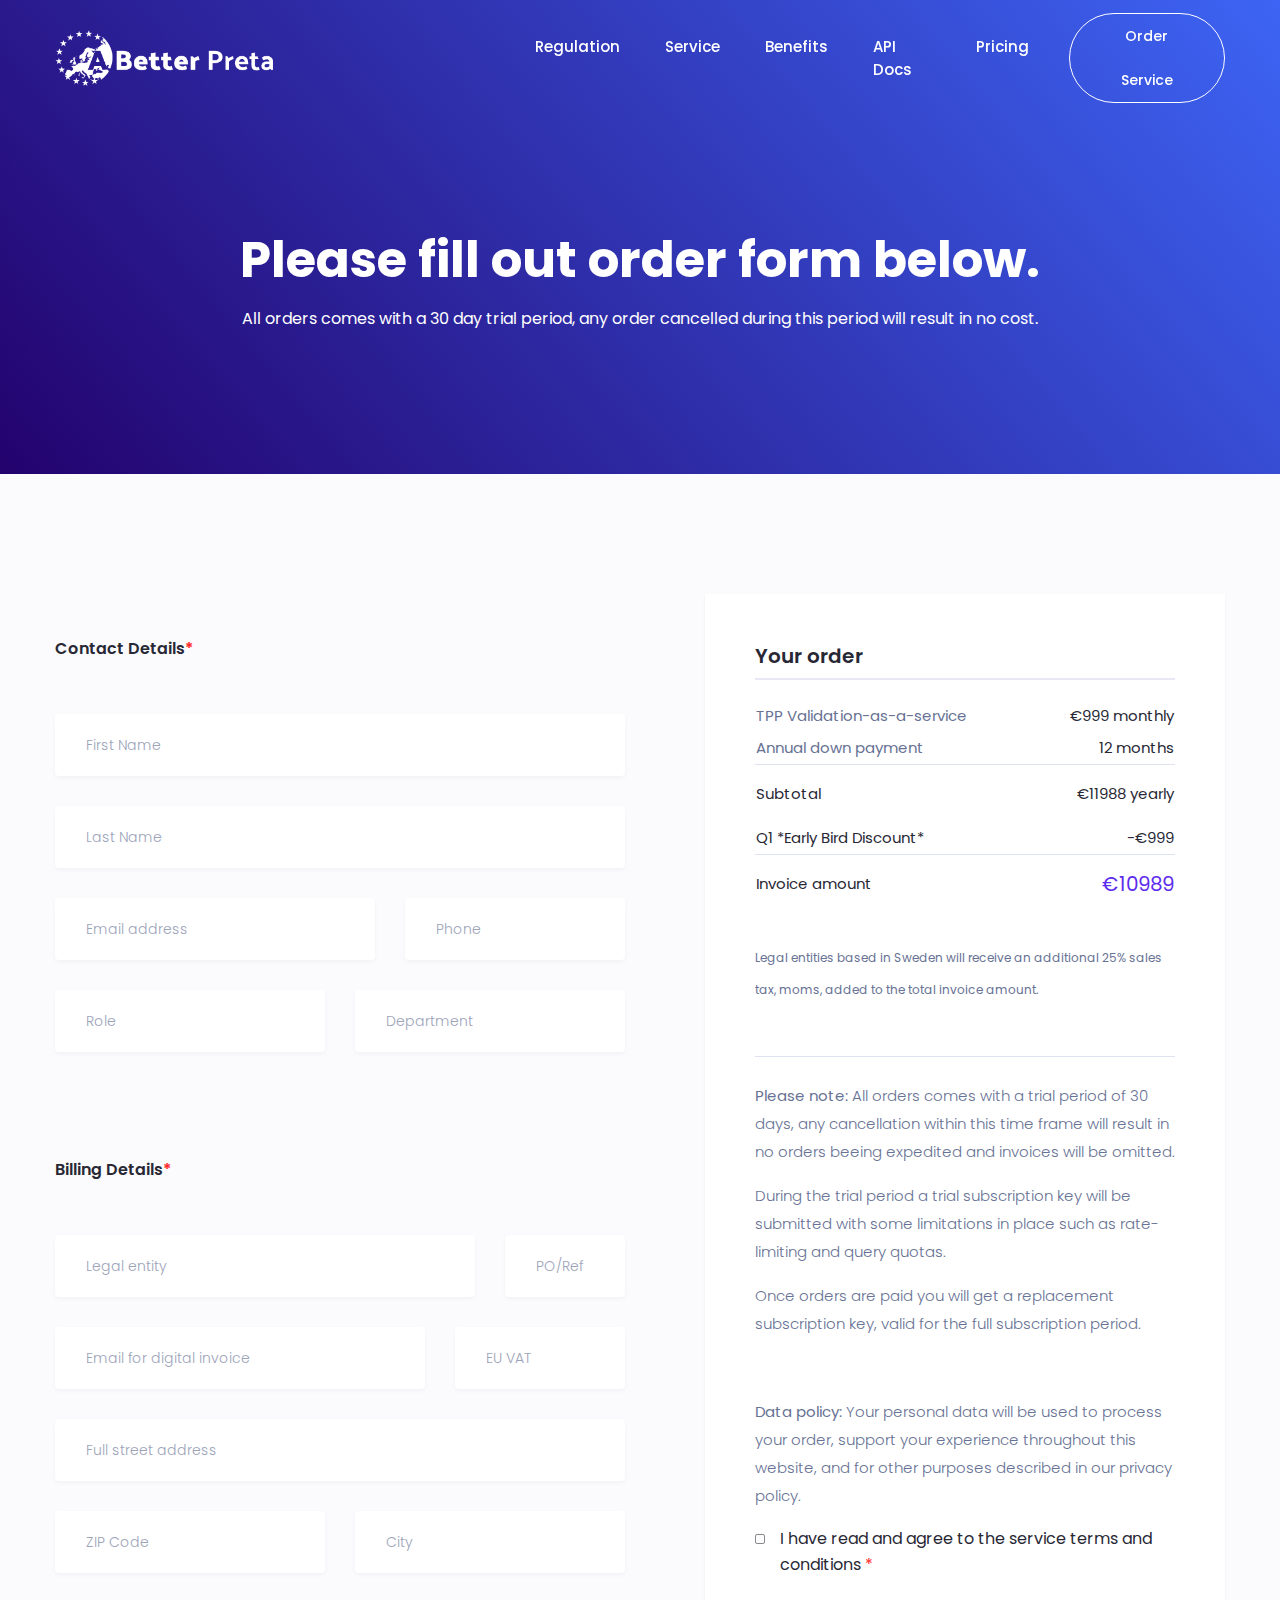
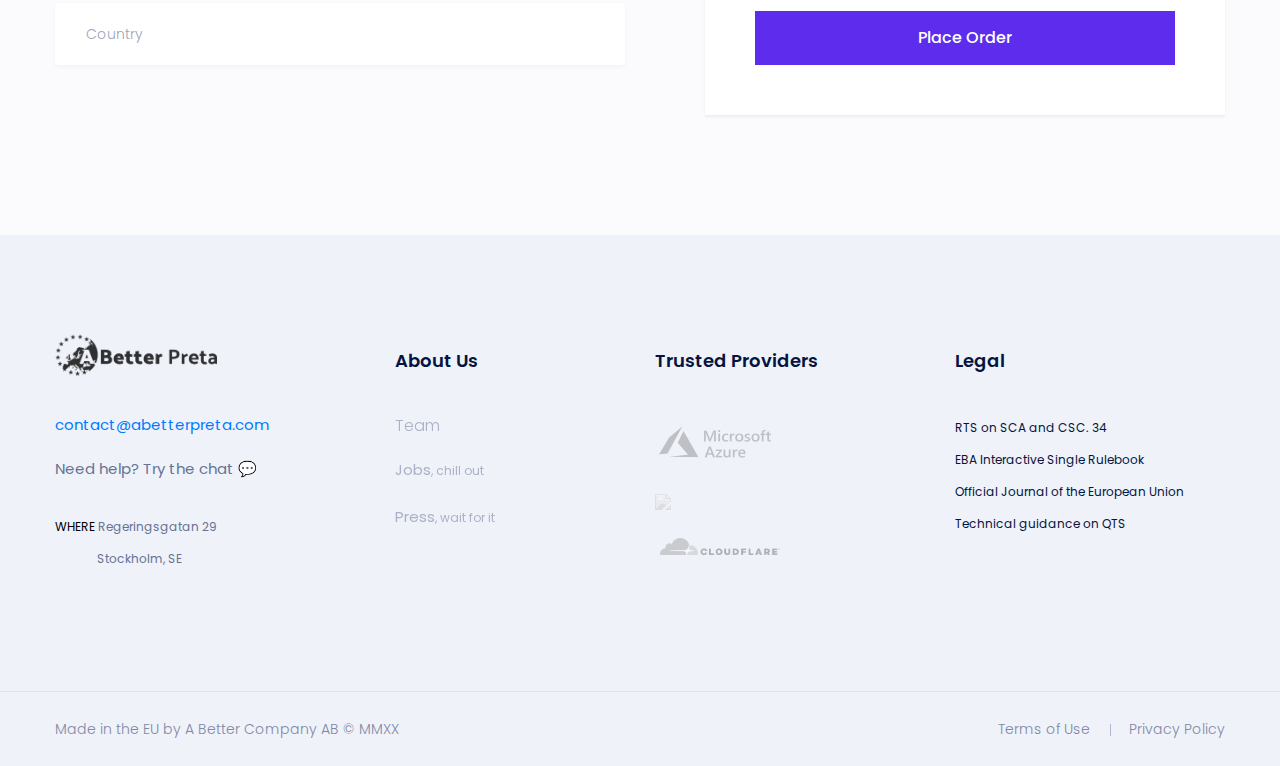
==== checkout/index.html @ a5df7f08 "forms" ====
<!doctype html>
<html lang="en">

<head>
    <!-- Required meta tags -->
    <meta charset="utf-8">
    <meta name="viewport" content="width=device-width, initial-scale=1, shrink-to-fit=no">
    <link rel="shortcut icon" href="../img/icons/favicon2.png" type="image/x-icon">
    <meta property="og:title" content="A Better Preta | TPP Validation as it should be | Compliance-as-a-Service" />
    <meta property="og:image" content="https://abetterpreta.com/img/shared.jpg" />
    <meta property="og:description" content="TPP Validation as it should be." />
    <meta property="og:url" content="https://abetterpreta.com" />
    <title>A Better Preta | TPP Validation as it should be | Compliance-as-a-Service
    </title>
    <!-- Bootstrap CSS -->
    <link rel="stylesheet" href="../css/bootstrap.min.css">
    <link rel="stylesheet" href="../vendors/bootstrap-selector/css/bootstrap-select.min.css">
    <!--icon font css-->
    <link rel="stylesheet" href="../vendors/themify-icon/themify-icons.css">
    <link rel="stylesheet" href="../vendors/elagent/style.css">
    <link rel="stylesheet" href="../vendors/flaticon/flaticon.css">
    <link rel="stylesheet" href="../vendors/animation/animate.css">
    <link rel="stylesheet" href="../vendors/owl-carousel/assets/owl.carousel.min.css">
    <link rel="stylesheet" href="../vendors/magnify-pop/magnific-popup.css">
    <link rel="stylesheet" href="../vendors/nice-select/nice-select.css">
    <link rel="stylesheet" href="../vendors/scroll/jquery.mCustomScrollbar.min.css">
    <link rel="stylesheet" href="../css/style.css">
    <link rel="stylesheet" href="../css/responsive.css">
    <link rel="stylesheet" href="../css/termynal.css">
    <!-- Favicons -->
    <link rel="apple-touch-icon" sizes="180x180" href="../img/icons/apple-touch-icon.png">
    <link rel="icon" type="image/png" sizes="32x32" href="../img/icons/favicon2.png">
    <link rel="icon" type="image/png" sizes="16x16" href="../img/icons/favicon2.png">
    <link rel="manifest" href="..//site.webmanifest">
    <!-- Start of Async Drift Code -->
    <script>
        "use strict";

        !function () {
            var t = window.driftt = window.drift = window.driftt || [];
            if (!t.init) {
                if (t.invoked) return void (window.console && console.error && console.error("Drift snippet included twice."));
                t.invoked = !0, t.methods = ["identify", "config", "track", "reset", "debug", "show", "ping", "page", "hide", "off", "on"],
                    t.factory = function (e) {
                        return function () {
                            var n = Array.prototype.slice.call(arguments);
                            return n.unshift(e), t.push(n), t;
                        };
                    }, t.methods.forEach(function (e) {
                        t[e] = t.factory(e);
                    }), t.load = function (t) {
                        var e = 3e5, n = Math.ceil(new Date() / e) * e, o = document.createElement("script");
                        o.type = "text/javascript", o.async = !0, o.crossorigin = "anonymous", o.src = "https://js.driftt.com/include/" + n + "/" + t + ".js";
                        var i = document.getElementsByTagName("script")[0];
                        i.parentNode.insertBefore(o, i);
                    };
            }
        }();
        drift.SNIPPET_VERSION = '0.3.1';
        drift.load('sben4re9zv52');
    </script>
    <!-- End of Async Drift Code -->
    <!-- Global site tag (gtag.js) - Google Analytics -->
    <script async src="https://www.googletagmanager.com/gtag/js?id=UA-110940667-6"></script>
    <script>
        window.dataLayer = window.dataLayer || [];
        function gtag() { dataLayer.push(arguments); }
        gtag('js', new Date());

        gtag('config', 'UA-110940667-6');
    </script>

</head>

<body>
    <div class="body_wrapper">
        <header class="header_area">
            <nav class="navbar navbar-expand-lg menu_one menu_five">
                <div class="container">
                    <a class="navbar-brand sticky_logo" href="../">
                        <img src="../img/logo-4w.png" srcset="../img/logo-4w-2x.png 2x" alt="logo">
                        <img src="../img/logo-4b.png" srcset="../img/logo-4b-2x.png 2x" alt="">
                    </a>
                    <button class="navbar-toggler collapsed" type="button" data-toggle="collapse"
                        data-target="#navbarSupportedContent" aria-controls="navbarSupportedContent"
                        aria-expanded="false" aria-label="Toggle navigation">
                        <span class="menu_toggle">
                            <span class="hamburger">
                                <span></span>
                                <span></span>
                                <span></span>
                            </span>
                            <span class="hamburger-cross">
                                <span></span>
                                <span></span>
                            </span>
                        </span>
                    </button>

                    <div class="collapse navbar-collapse" id="navbarSupportedContent">
                        <ul class="navbar-nav menu w_menu pl_100 ml-auto mr-auto">
                            <li class="nav-item">
                                <a class="nav-link" href="../#regulation">
                                    Regulation
                                </a>
                            </li>
                            <li class="nav-item">
                                <a title="Pages" class="nav-link" role="button" href="../#service">Service</a>
                            </li>
                            <li class="nav-item">
                                <a class="nav-link" href="../#benefits" role="button">
                                    Benefits
                                </a>
                            </li>
                            <li class="nav-item">
                                <a class="nav-link" href="../#apidocs" role="button">
                                    API Docs
                                </a>

                            </li>
                            <li class="nav-item">
                                <a class="nav-link" href="../#pricing" role="button">
                                    Pricing
                                </a>

                            </li>
                        </ul>
                        <span class="btn_get btn_get_radious menu_cus menu_custfive">Order Service</span>
                    </div>
                </div>
            </nav>
        </header>

        <section class="breadcrumb_area software_featured_area_two sec_pad">
            <img class="breadcrumb_shap" src="../img/breadcrumb/banner_bg.png" alt="">
            <div class="container">
                <div class="breadcrumb_content text-center">
                    <h1 class="f_p f_700 f_size_50 w_color l_height50 mb_20">Please fill out order form below.</h1>
                    <p class="f_400 w_color f_size_16 l_height26">All orders comes with a 30 day trial period, any order
                        cancelled during this period will result in no cost.</p>
                </div>
            </div>
        </section>

        <!--============= Shopping Cart ===============-->
        <section class="checkout_area bg_color sec_pad">
            <div class="container">
                <form action="https://smartforms.dev/submit/5e392584b3e2b157de1594cd" method="POST">
                    <div class="row">
                        <div class="col-md-6">
                            <div class="checkout_content">

                                <h3 class="checkout_title f_p f_600 f_size_20 mb_40" style="margin-top: 30px">
                                    <label>Contact Details<abbr class="required" title="required">*</abbr></label>
                                </h3>
                                <div class="row">
                                    <div class="col-md-12">
                                        <input type="text" placeholder="First Name" name="firstName" required>
                                    </div>
                                    <div class="col-md-12">
                                        <input type="text" placeholder="Last Name" name="lastName" required>
                                    </div>

                                    <div class="col-lg-7">
                                        <input type="email" placeholder="Email address" name="_replyto" required>
                                    </div>
                                    <div class="col-lg-5">
                                        <input type="text" placeholder="Phone" name="phone" required>
                                    </div>
                                    <div class="col-md-6">
                                        <input type="text" placeholder="Role" name="role">
                                    </div>

                                    <div class="col-md-6">
                                        <input type="text" placeholder="Department" name="department">
                                    </div>

                                </div>

                                <h3 class="checkout_title f_p f_600 f_size_20 mb_40">
                                    <label>Billing Details<abbr class="required" title="required">*</abbr></label>
                                </h3>
                                <div class="row">

                                    <div class="col-md-9">
                                        <input type="text" title="required" placeholder="Legal entity" name="entity"
                                            required>
                                    </div>

                                    <div class="col-lg-3">
                                        <input type="text" placeholder="PO/Ref" name="po">
                                    </div>

                                    <div class="col-md-8">
                                        <input type="text" placeholder="Email for digital invoice" name="invoiceEmail">
                                    </div>
                                    <div class="col-lg-4">
                                        <input type="text" placeholder="EU VAT" name="euVat" required>
                                    </div>
                                    <div class="col-md-12">
                                        <input type="text" placeholder="Full street address" name="streetAddress"
                                            required>
                                    </div>
                                    <div class="col-lg-6">
                                        <input type="text" placeholder="ZIP Code" name="zipCode" required>
                                    </div>

                                    <div class="col-lg-6">
                                        <input type="text" placeholder="City" name="city" required>
                                    </div>

                                    <div class="col-md-12">
                                        <input type="text" placeholder="Country" name="country" required>
                                    </div>
                                </div>
                            </div>
                        </div>
                        <div class="col-md-6">
                            <div class="cart_total_box">
                                <h3 class="checkout_title f_p f_600 f_size_20 mb_20">
                                    Your order
                                </h3>
                                <div id="order_review" class="woocommerce-checkout-review-order">
                                    <table class="shop_table woocommerce-checkout-review-order-table">
                                        <tbody>
                                            <tr class="order_item">
                                                <td>TPP Validation-as-a-service</td>
                                                <td class="price">€999 monthly</td>
                                            </tr>
                                            <tr class="order_item">
                                                <td>Annual down payment</td>
                                                <td class="price">12 months</td>
                                            </tr>
                                            <tr class="subtotal">
                                                <td class="price">Subtotal</td>
                                                <td class="price">€11988 yearly</td>
                                            </tr>

                                            <tr class="order_item">
                                                <td class="price">Q1 *Early Bird Discount*</td>
                                                <td class="price">-€999</td>
                                            </tr>
                                            <tr class="subtotal order">
                                                <td class="price">Invoice amount</td>
                                                <td class="total">€10989</td>
                                            </tr>
                                        </tbody>
                                    </table>

                                    <p style="font-size: 0.8em; line-height: 2rem">Legal entities based in Sweden will
                                        receive an
                                        additional 25% sales tax, moms, added to the total invoice amount.
                                    </p>
                                    <div class="condition">
                                        <p>
                                            <b>Please note:</b> All orders comes with a trial period of 30 days, any
                                            cancellation within
                                            this time frame will result in no orders beeing expedited and invoices will
                                            be omitted.
                                        </p>
                                        <p>During the trial period a trial subscription key will be submitted with some
                                            limitations in place such as rate-limiting and query quotas.</p>
                                        <p>
                                            Once orders are paid you will get a replacement subscription key,
                                            valid for the full subscription period.
                                        </p>
                                        <p>&nbsp;</p>
                                        <p><b>Data policy: </b>Your personal data will be used to process your order,
                                            support your
                                            experience
                                            throughout this website, and for other purposes described in our privacy
                                            policy.
                                        </p>
                                        <input type="checkbox" value="None" id="squarednine" name="check" required>
                                        <label class="l_text" for="squarednine">I have read and agree to the service
                                            terms
                                            and conditions <span>*</span></label>
                                    </div>
                                    <button type="submit" class="button" value="Send">Place Order</button>
                                </div>
                            </div>
                        </div>
                    </div>
                </form>

            </div>
        </section>
        <!--============= Shopping Cart ===============-->

        <footer class="footer_area footer_area_five f_bg">
            <div class="footer_top">
                <div class="container">
                    <div class="row">
                        <div class="col-lg-3 col-md-6">
                            <div class="f_widget company_widget">
                                <a href="../" class="f-logo"><img src="../img/logo-4.png"
                                        srcset="../img/logo-4-2x.png 2x" alt="logo" style="margin-bottom: 35px"></a>
                                <ul class="list-unstyled f_list">
                                    <li><a href="#" class="f_400">contact@abetterpreta.com</a>
                                    </li>
                                    <p></p>
                                    <li>Need help? Try the chat
                                        💬
                                    </li>
                                    <li>&nbsp;</li>
                                    <li style="font-size: 0.8em; line-height: 2rem">
                                        <span style="color: black">
                                            WHERE</span>
                                        Regeringsgatan 29<br>
                                        <span>&nbsp;&nbsp;&nbsp;&nbsp;&nbsp;&nbsp;&nbsp;&nbsp;&nbsp;&nbsp;&nbsp;&nbsp;&nbsp;&nbsp;</span>Stockholm,
                                        SE
                                    </li>
                                </ul>
                            </div>
                        </div>
                        <div class="col-lg-3 col-md-6">
                            <div class="f_widget about-widget pl_40">
                                <h3 class="f-title f_600 t_color f_size_18 mb_40">About Us</h3>
                                <ul class="list-unstyled f_list">
                                    <li style="filter: opacity(0.5)"><a href="../team/">Team</a></li>
                                    <li style="filter: opacity(0.5)">Jobs<span
                                            style="font-size: 0.8em; line-height: 2rem">, chill out</span></li>
                                    <li style="filter: opacity(0.5)">Press<span
                                            style="font-size: 0.8em; line-height: 2rem">, wait for it</span></li>
                                </ul>
                            </div>
                        </div>
                        <div class="col-lg-3 col-md-6">
                            <div class="f_widget about-widget">
                                <h3 class="f-title f_600 t_color f_size_18 mb_40">Trusted Providers</h3>
                                <p>
                                    <img class="partners ms" src="../img/microsoft-azure.png" style="width: 120px; opacity:0.3;
                                    -webkit-filter: grayscale(100%);
                                    -moz-filter:    grayscale(100%);
                                    -ms-filter:     grayscale(100%);
                                    -o-filter:      grayscale(100%);">
                                </p>

                                <p>
                                    <img class="partners ms" src="../img/github_logo.png" style="width: 120px; opacity:0.2;
                                    -webkit-filter: grayscale(100%);
                                    -moz-filter:    grayscale(100%);
                                    -ms-filter:     grayscale(100%);
                                    -o-filter:      grayscale(100%);">
                                </p>

                                <p>
                                    <img class=" partners cf" src="../img/cf-logo-h-rgb.png" style="margin-left: 5px; width: 120px; opacity:0.4; 
                                        -webkit-filter: grayscale(100%);
                                        -moz-filter:    grayscale(100%);
                                        -ms-filter:     grayscale(100%);
                                        -o-filter:      grayscale(100%);">
                                </p>
                            </div>
                        </div>
                        <div class=" col-lg-3 col-md-6">
                            <div class="f_widget about-widget">
                                <h3 class="f-title f_600 t_color f_size_18 mb_40">Legal</h3>
                                <p style="font-size: 0.8em; line-height: 2rem">
                                    <a class="t_color"
                                        href="https://eba.europa.eu/regulation-and-policy/payment-services-and-electronic-money/regulatory-technical-standards-on-strong-customer-authentication-and-secure-communication-under-psd2">RTS
                                        on SCA and CSC.
                                        34</a><br>
                                    <a class="t_color"
                                        href="https://eba.europa.eu/regulation-and-policy/single-rulebook/interactive-single-rulebook/5402">
                                        EBA Interactive Single Rulebook
                                    </a><br>
                                    <a class="t_color"
                                        href="https://eur-lex.europa.eu/legal-content/EN/TXT/PDF/?uri=CELEX:32018R0389&from=EN">Official
                                        Journal of the European Union</a><br>
                                    <a class="t_color"
                                        href="https://www.enisa.europa.eu/topics/trust-services/technical-guidance-on-qualified-trust-services">
                                        Technical guidance on QTS
                                    </a>
                                </p>
                            </div>
                        </div>
                    </div>
                </div>
            </div>
            <div class="footer_bottom">
                <div class="container">
                    <div class="row">
                        <div class="col-lg-4 col-md-5 col-sm-6">
                            <ul class="list-unstyled f_menu text-left">
                                <li>Made in the EU by A Better Company AB © MMXX</li>
                            </ul>
                        </div>
                        <div class="col-lg-4 col-md-3 col-sm-6">
                            <div class="f_social_icon_two text-center" style="visibility: hidden">
                                <a href="#"><i class="ti-facebook"></i></a>
                                <a href="#"><i class="ti-twitter-alt"></i></a>
                                <a href="#"><i class="ti-vimeo-alt"></i></a>
                                <a href="#"><i class="ti-pinterest"></i></a>
                            </div>
                        </div>
                        <div class="col-lg-4 col-md-4 col-sm-12">
                            <ul class="list-unstyled f_menu text-right">
                                <li><a href="../terms/">Terms of Use</a></li>
                                <li><a href="../terms/">Privacy Policy</a></li>
                            </ul>
                        </div>
                    </div>
                </div>
            </div>
        </footer>
    </div>
    <!-- Optional JavaScript -->
    <!-- jQuery first, then Popper.js, then Bootstrap JS -->
    <script src="../js/jquery-3.2.1.min.js"></script>
    <script src="../js/propper.js"></script>
    <script src="../js/bootstrap.min.js"></script>
    <script src="../vendors/bootstrap-selector/js/bootstrap-select.min.js"></script>
    <script src="../vendors/wow/wow.min.js"></script>
    <script src="../vendors/sckroller/jquery.parallax-scroll.js"></script>
    <script src="../vendors/owl-carousel/owl.carousel.min.js"></script>
    <script src="../vendors/nice-select/jquery.nice-select.min.js"></script>
    <script src="../vendors/imagesloaded/imagesloaded.pkgd.min.js"></script>
    <script src="../vendors/isotope/isotope-min.js"></script>
    <script src="../vendors/magnify-pop/jquery.magnific-popup.min.js"></script>
    <script src="../vendors/scroll/jquery.mCustomScrollbar.concat.min.js"></script>
    <script src="../js/plugins.js"></script>
    <script src="../js/main.js"></script>
    <script src="../vendors/termynal.js" data-termynal="#termynal"></script>
    <script src="../vendors/counterup/jquery.counterup.min.js"></script>
    <script src="../vendors/counterup/jquery.waypoints.min.js"></script>
</body>

</html>
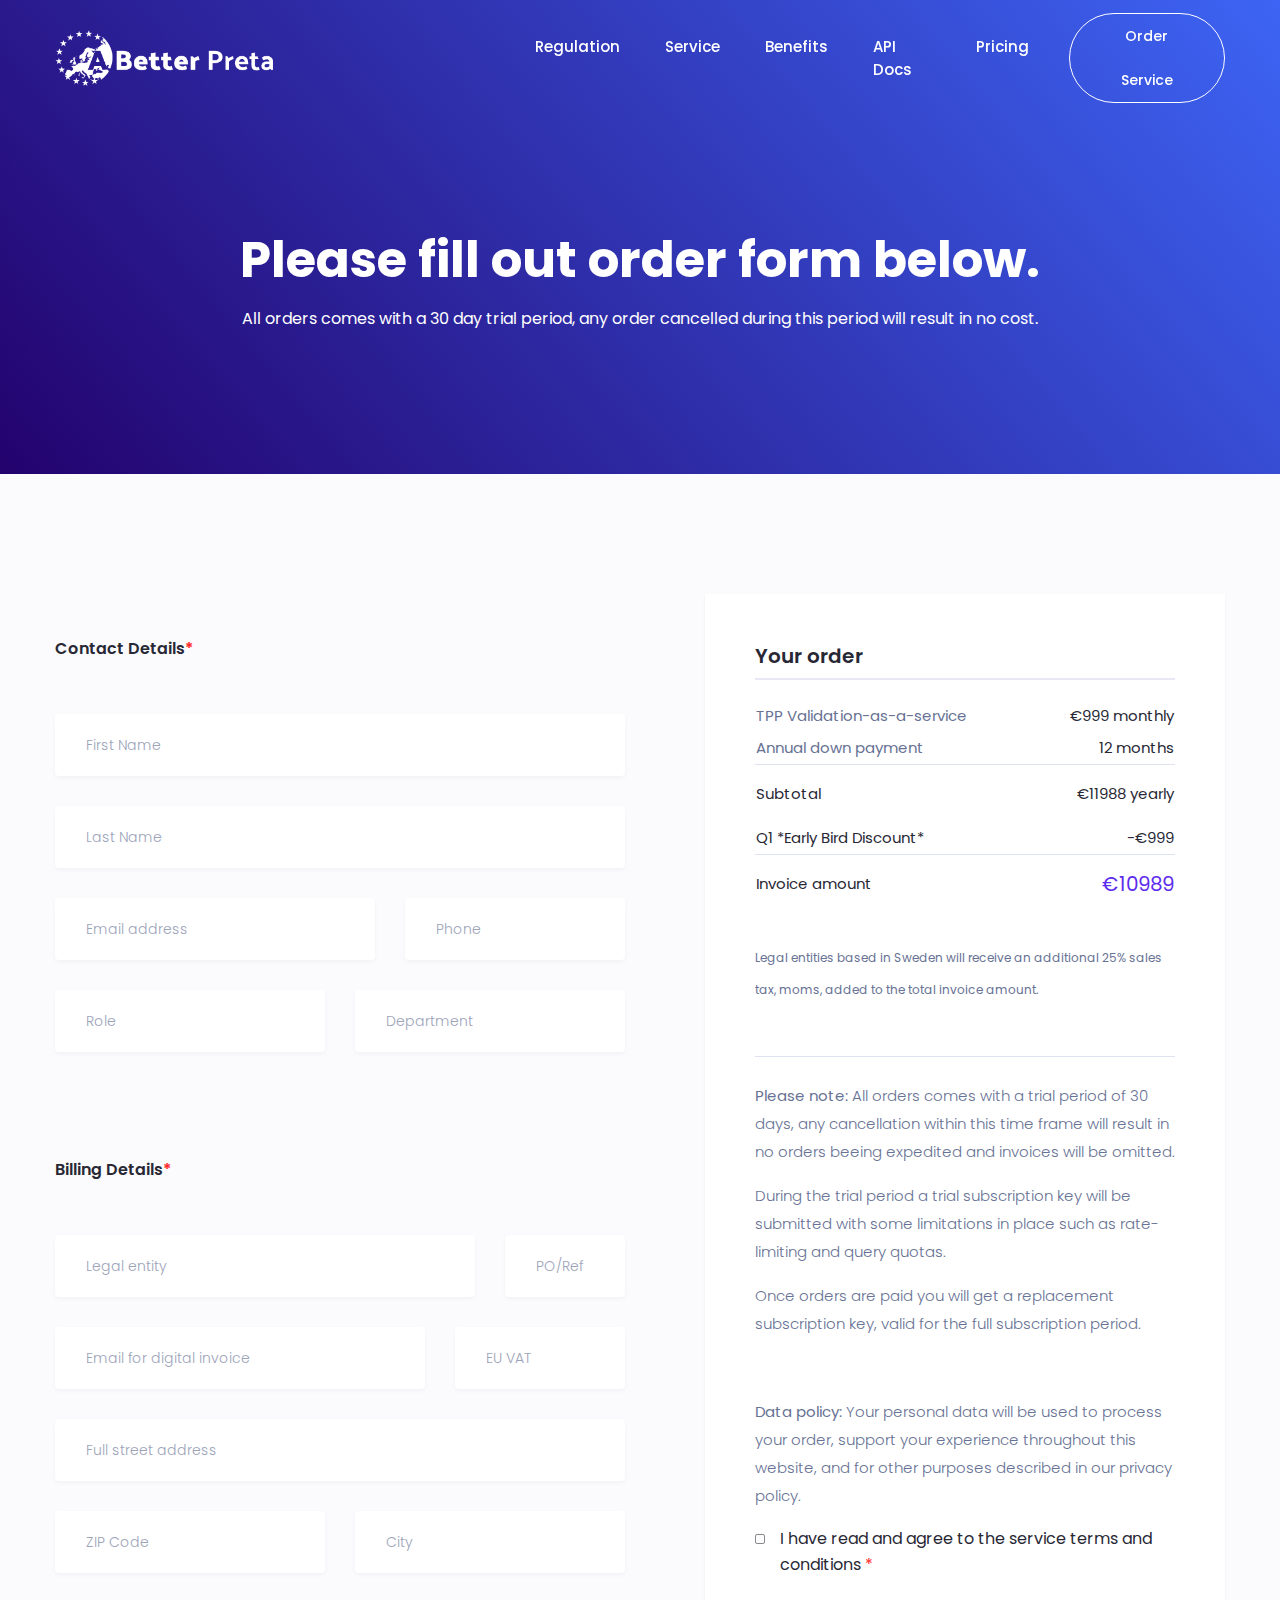
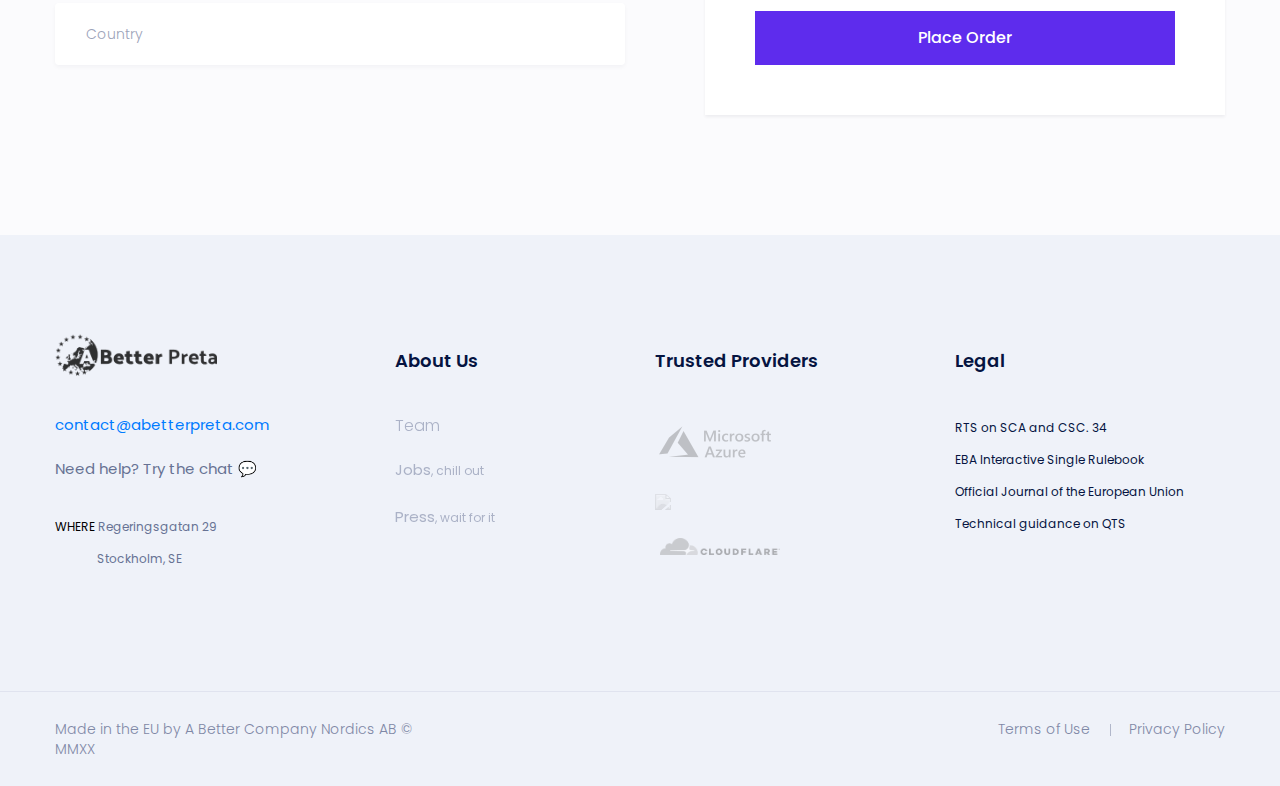
==== commit 4c97ce59: "nordics" ====
--- a/checkout/index.html
+++ b/checkout/index.html
@@ -145,7 +145,7 @@
         <!--============= Shopping Cart ===============-->
         <section class="checkout_area bg_color sec_pad">
             <div class="container">
-                <form action="https://smartforms.dev/submit/5e392584b3e2b157de1594cd" method="POST">
+                <form action="https://smartforms.dev/submit/5e398ecfb3e2b157de15951c" method="POST">
                     <div class="row">
                         <div class="col-md-6">
                             <div class="checkout_content">
@@ -160,7 +160,6 @@
                                     <div class="col-md-12">
                                         <input type="text" placeholder="Last Name" name="lastName" required>
                                     </div>
-
                                     <div class="col-lg-7">
                                         <input type="email" placeholder="Email address" name="_replyto" required>
                                     </div>
@@ -383,7 +382,7 @@
                     <div class="row">
                         <div class="col-lg-4 col-md-5 col-sm-6">
                             <ul class="list-unstyled f_menu text-left">
-                                <li>Made in the EU by A Better Company AB © MMXX</li>
+                                <li>Made in the EU by A Better Company Nordics AB © MMXX</li>
                             </ul>
                         </div>
                         <div class="col-lg-4 col-md-3 col-sm-6">
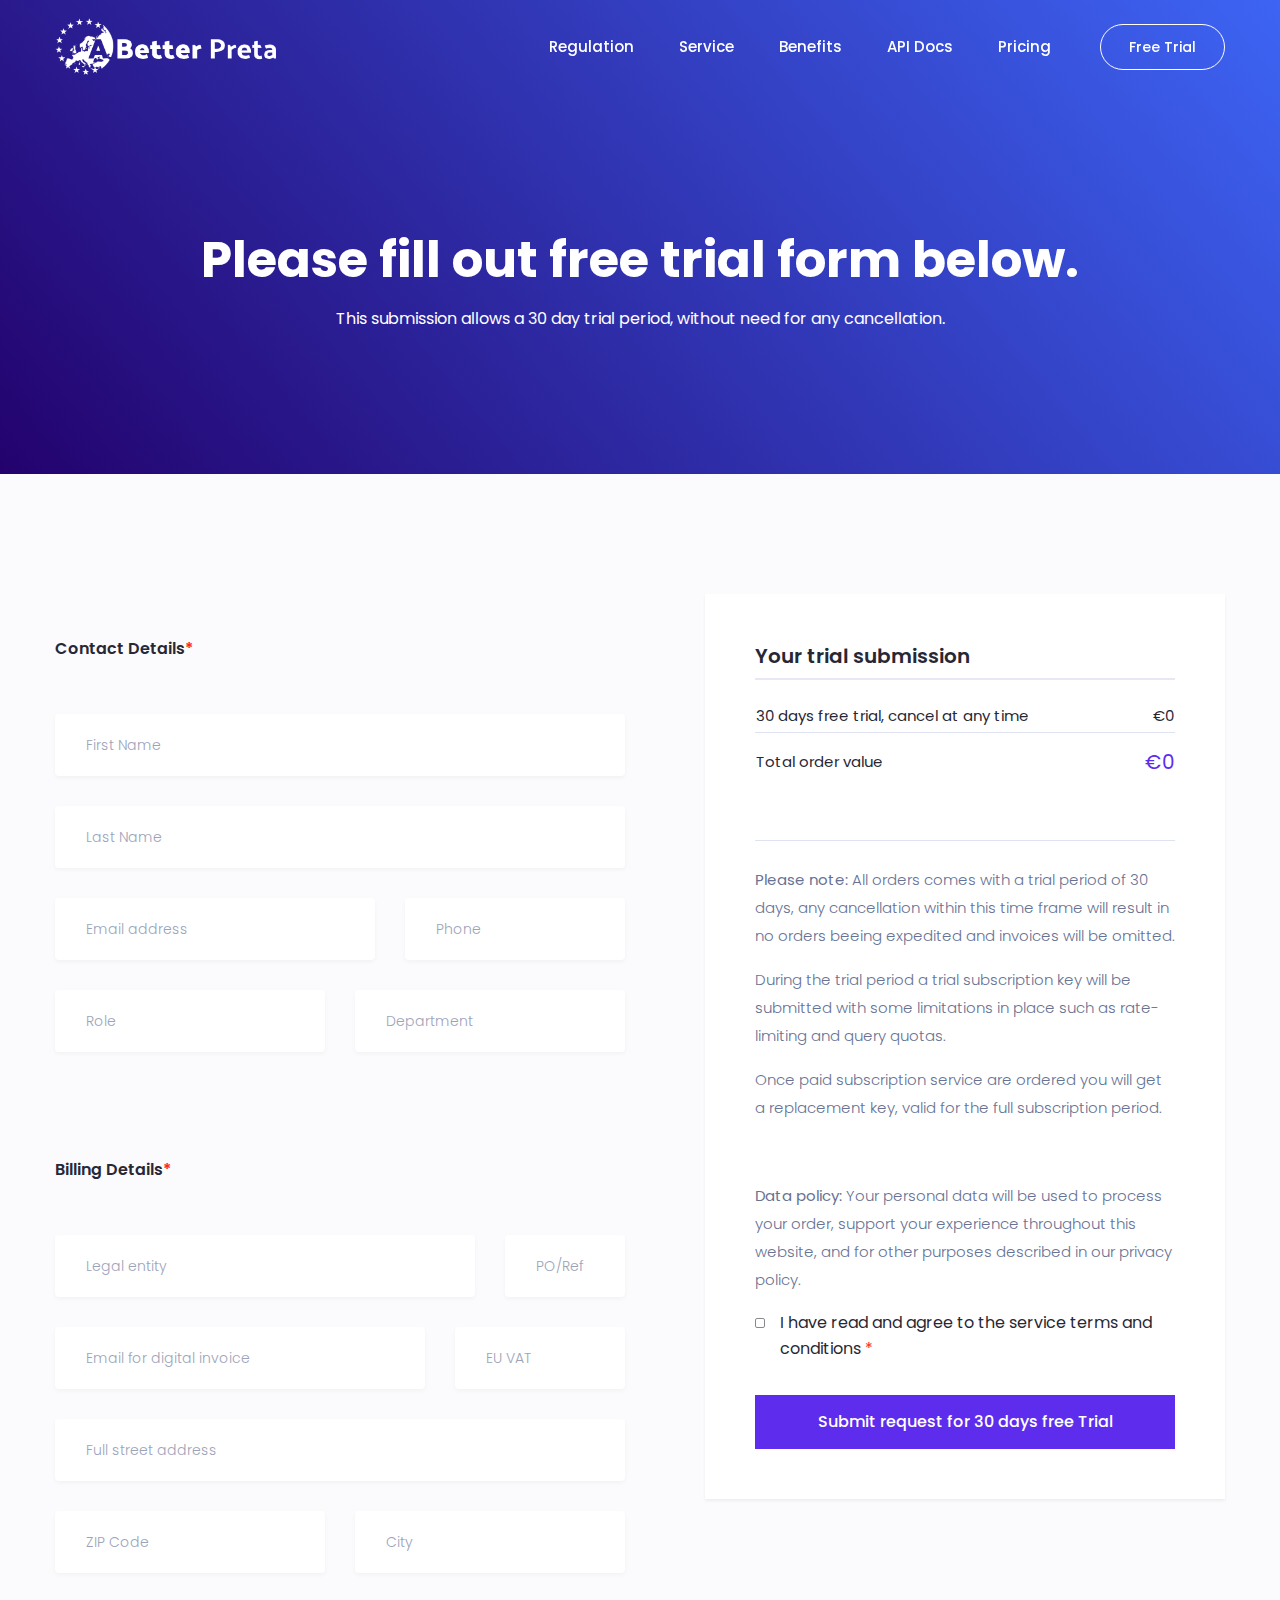
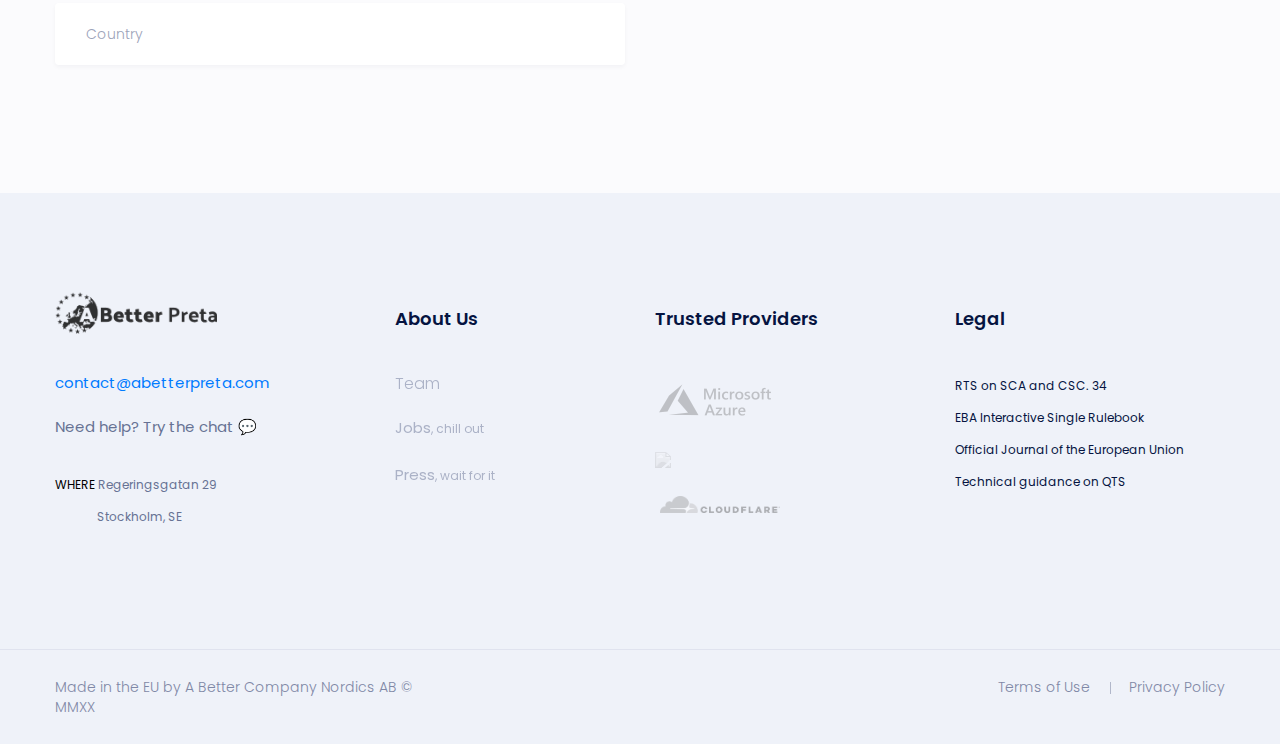
==== commit bde0a42f: "Update index.html" ====
--- a/checkout/index.html
+++ b/checkout/index.html
@@ -125,7 +125,7 @@
 
                             </li>
                         </ul>
-                        <span class="btn_get btn_get_radious menu_cus menu_custfive">Order Service</span>
+                        <span class="btn_get btn_get_radious menu_cus menu_custfive">Free Trial</span>
                     </div>
                 </div>
             </nav>
@@ -135,9 +135,9 @@
             <img class="breadcrumb_shap" src="../img/breadcrumb/banner_bg.png" alt="">
             <div class="container">
                 <div class="breadcrumb_content text-center">
-                    <h1 class="f_p f_700 f_size_50 w_color l_height50 mb_20">Please fill out order form below.</h1>
-                    <p class="f_400 w_color f_size_16 l_height26">All orders comes with a 30 day trial period, any order
-                        cancelled during this period will result in no cost.</p>
+                    <h1 class="f_p f_700 f_size_50 w_color l_height50 mb_20">Please fill out free trial form below.</h1>
+                    <p class="f_400 w_color f_size_16 l_height26">This submission allows a 30 day trial period, without
+                        need for any cancellation.</p>
                 </div>
             </div>
         </section>
@@ -145,7 +145,10 @@
         <!--============= Shopping Cart ===============-->
         <section class="checkout_area bg_color sec_pad">
             <div class="container">
-                <form action="https://smartforms.dev/submit/5e398ecfb3e2b157de15951c" method="POST">
+                <form action="https://formsubmit.co/order@abetterpreta.com" method="POST">
+                    <input type="hidden" name="_next" value="https://abetterpreta.com/thankyou">
+                    <input type="hidden" name="_template" value="table">
+                    <input type="hidden" name="_subject" value="New Order submission!">
                     <div class="row">
                         <div class="col-md-6">
                             <div class="checkout_content">
@@ -217,39 +220,21 @@
                         <div class="col-md-6">
                             <div class="cart_total_box">
                                 <h3 class="checkout_title f_p f_600 f_size_20 mb_20">
-                                    Your order
+                                    Your trial submission
                                 </h3>
                                 <div id="order_review" class="woocommerce-checkout-review-order">
                                     <table class="shop_table woocommerce-checkout-review-order-table">
                                         <tbody>
                                             <tr class="order_item">
-                                                <td>TPP Validation-as-a-service</td>
-                                                <td class="price">€999 monthly</td>
-                                            </tr>
-                                            <tr class="order_item">
-                                                <td>Annual down payment</td>
-                                                <td class="price">12 months</td>
-                                            </tr>
-                                            <tr class="subtotal">
-                                                <td class="price">Subtotal</td>
-                                                <td class="price">€11988 yearly</td>
-                                            </tr>
-
-                                            <tr class="order_item">
-                                                <td class="price">Q1 *Early Bird Discount*</td>
-                                                <td class="price">-€999</td>
+                                                <td class="price">30 days free trial, cancel at any time</td>
+                                                <td class="price">€0</td>
                                             </tr>
                                             <tr class="subtotal order">
-                                                <td class="price">Invoice amount</td>
-                                                <td class="total">€10989</td>
+                                                <td class="price">Total order value</td>
+                                                <td class="total">€0</td>
                                             </tr>
                                         </tbody>
                                     </table>
-
-                                    <p style="font-size: 0.8em; line-height: 2rem">Legal entities based in Sweden will
-                                        receive an
-                                        additional 25% sales tax, moms, added to the total invoice amount.
-                                    </p>
                                     <div class="condition">
                                         <p>
                                             <b>Please note:</b> All orders comes with a trial period of 30 days, any
@@ -260,7 +245,7 @@
                                         <p>During the trial period a trial subscription key will be submitted with some
                                             limitations in place such as rate-limiting and query quotas.</p>
                                         <p>
-                                            Once orders are paid you will get a replacement subscription key,
+                                            Once paid subscription service are ordered you will get a replacement key,
                                             valid for the full subscription period.
                                         </p>
                                         <p>&nbsp;</p>
@@ -275,7 +260,8 @@
                                             terms
                                             and conditions <span>*</span></label>
                                     </div>
-                                    <button type="submit" class="button" value="Send">Place Order</button>
+                                    <button type="submit" class="button" value="Send">Submit request for 30 days free
+                                        Trial</button>
                                 </div>
                             </div>
                         </div>
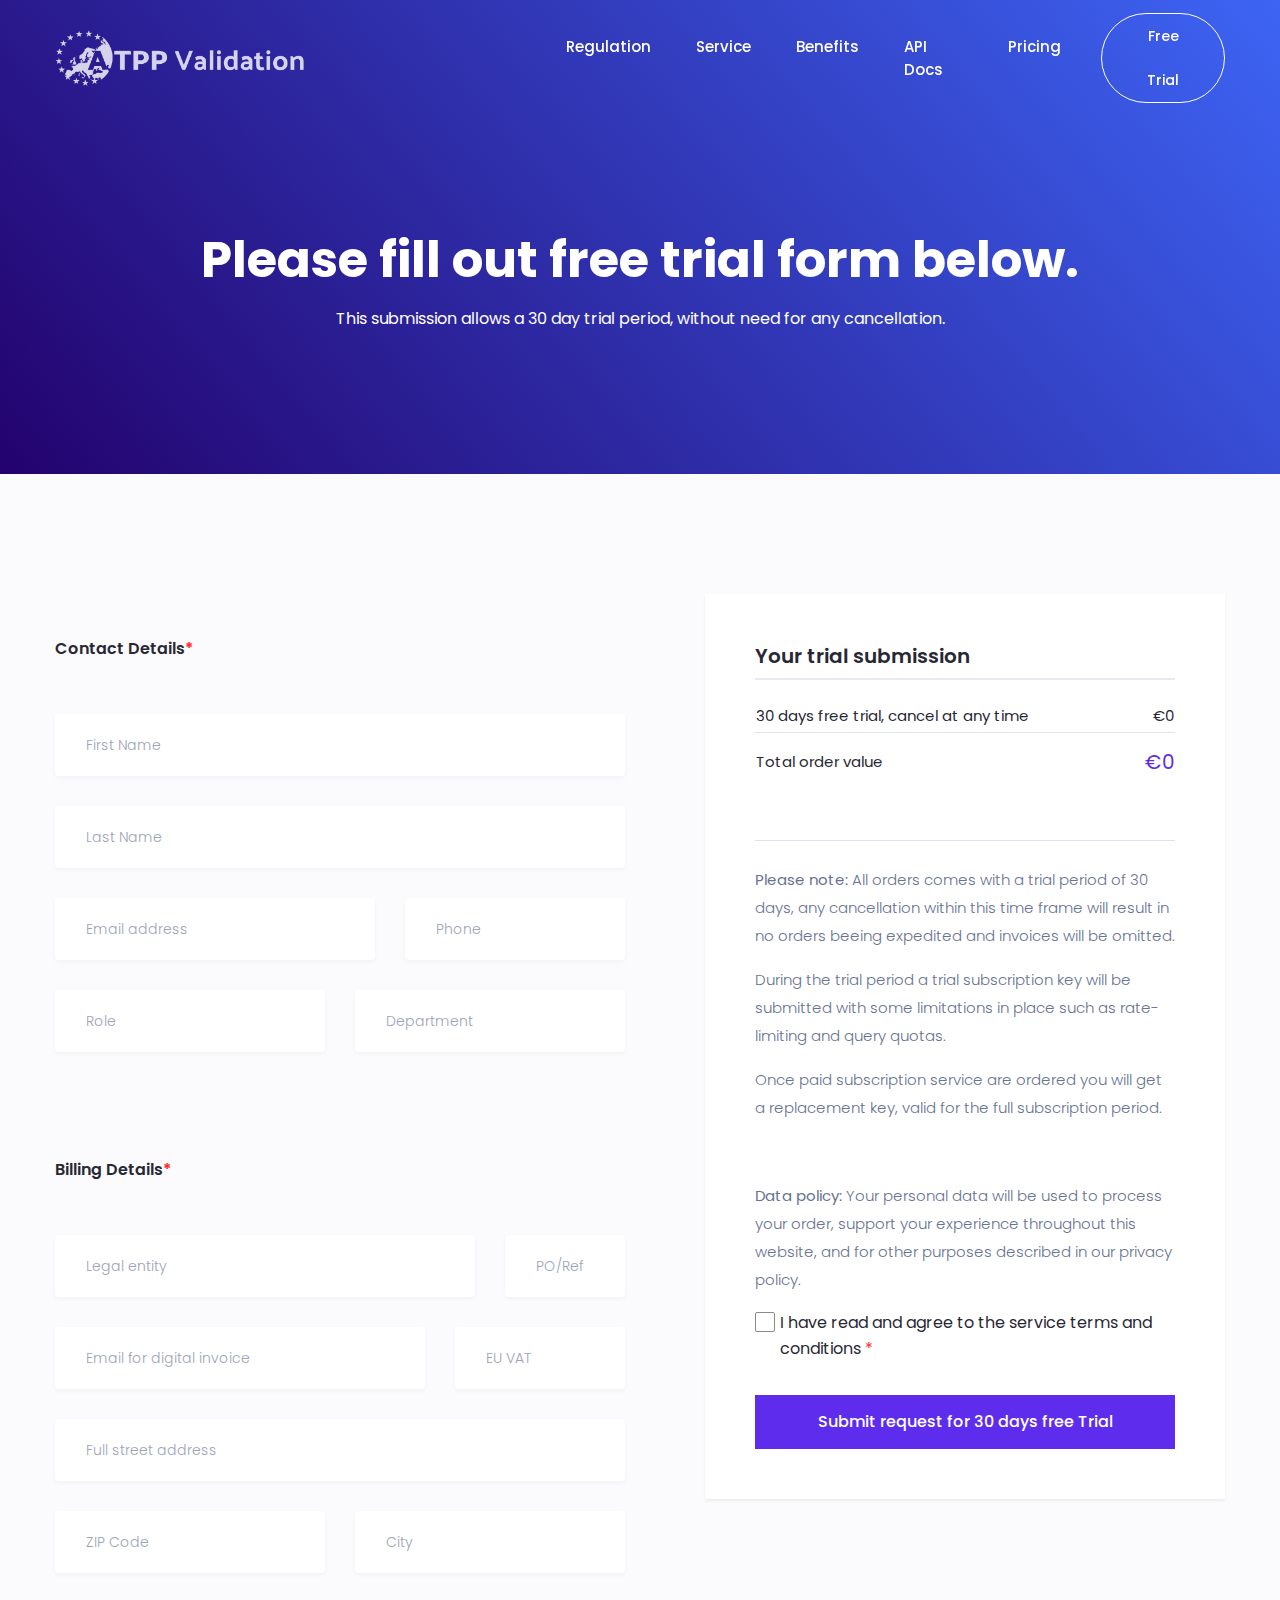
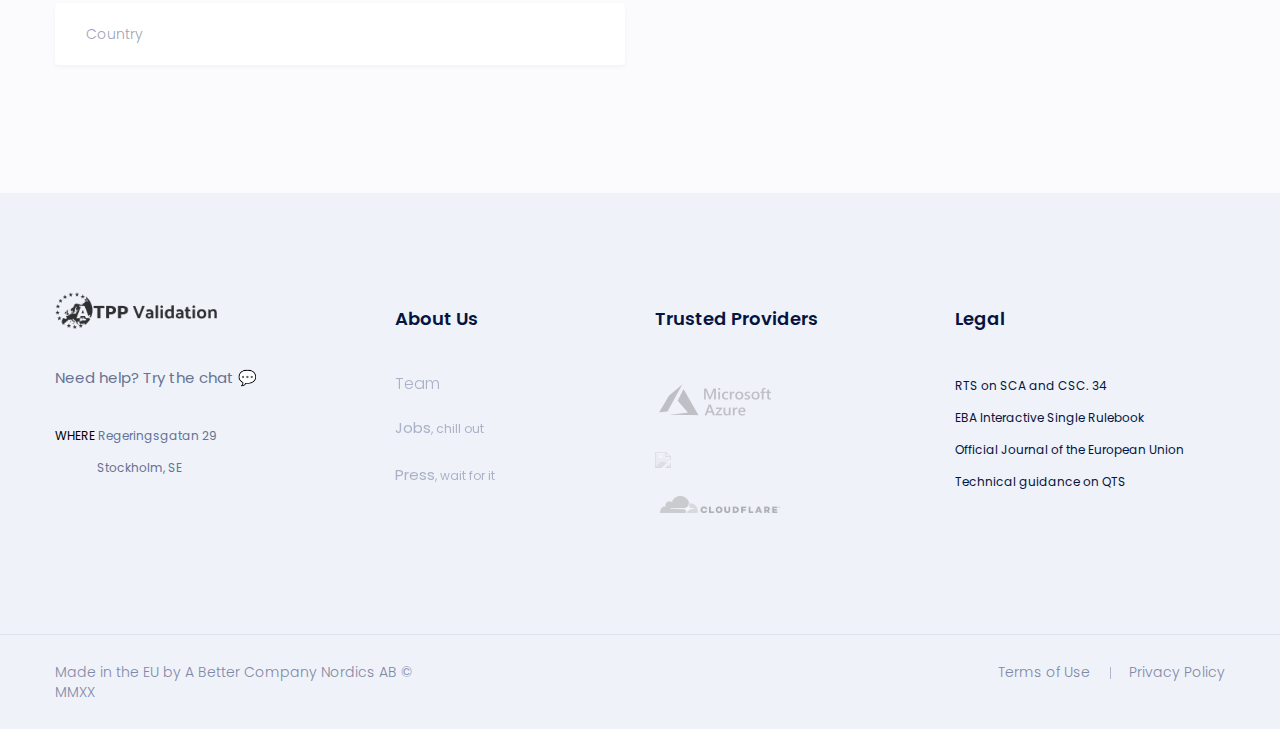
==== commit 6c078a1a: "1" ====
--- a/checkout/index.html
+++ b/checkout/index.html
@@ -281,9 +281,6 @@
                                 <a href="../" class="f-logo"><img src="../img/logo-4.png"
                                         srcset="../img/logo-4-2x.png 2x" alt="logo" style="margin-bottom: 35px"></a>
                                 <ul class="list-unstyled f_list">
-                                    <li><a href="#" class="f_400">contact@abetterpreta.com</a>
-                                    </li>
-                                    <p></p>
                                     <li>Need help? Try the chat
                                         💬
                                     </li>
--- a/css/style.css
+++ b/css/style.css
@@ -378,7 +378,7 @@
 }
 
 .pl_100 {
-  padding-left: 100px;
+  padding-left: 80px;
 }
 
 .pl_70 {
@@ -8536,6 +8536,7 @@
   box-shadow: 0px 30px 60px 0px rgba(0, 11, 40, 0.14);
 }
 
+
 /*=================== pricing_area_two css ===============*/
 .pricing_area_two {
   background: #f6f7fa;
@@ -9178,9 +9179,9 @@
 }
 
 .about_content {
-  background-image: -moz-linear-gradient(40deg, #5e2ced 0%, #a485fd 100%);
-  background-image: -webkit-linear-gradient(40deg, #5e2ced 0%, #a485fd 100%);
-  background-image: -ms-linear-gradient(40deg, #5e2ced 0%, #a485fd 100%);
+  background-image: -moz-linear-gradient(40deg, #3d64f4  0%, #3d64f4 100%);
+  background-image: -webkit-linear-gradient(40deg, #3d64f4  0%, #3d64f4 100%);
+  background-image: -ms-linear-gradient(40deg, #3d64f4  0%, #3d64f4 100%);
   height: 100%;
   color: #fff;
   padding: 100px;
@@ -9189,6 +9190,7 @@
 }
 
 .about_content h2,
+.about_text h2,
 .about_content p {
   color: #fff;
 }
@@ -9716,6 +9718,10 @@
 }
 
 /*============= fun_fact_area  css ==============*/
+
+#tpps {
+  font-size: 6em;
+}
 .fun_fact_area {
   padding-top: 150px;
   padding-bottom: 110px;
@@ -11145,7 +11151,75 @@
 .app_screenshot_area .app_screenshot_slider .owl-next {
   right: calc(50% - 60px);
 }
-
+/*================= price area =============*/
+
+.tracking_price_area {
+  background: /*#f8ad5d;*/ white;
+}
+
+.tracking_price_area .sec_pad {
+  padding: 120px 0px;
+}
+.tracking_price_inner {
+  max-width: 760px;
+  margin: 0 auto;
+}
+.tracking_price_inner .track_body {
+  padding: 80px 0px;
+}
+.tracking_price_inner .track_price {
+  padding-right: 70px;
+}
+.tracking_price_inner h2 {
+  color: #3d64f4;
+  text-align: center;
+  font-size: 36px;
+  font-weight: 700;
+  margin-bottom: 0;
+}
+.tracking_price_inner .track_price h3 {
+  font-size: 120px;
+  color: #3d64f4;
+  font-weight: 700;
+  line-height: 90px;
+  margin-bottom: 10px;
+}
+.tracking_price_inner .track_text h4 {
+  color: #3d64f4;
+  font-size: 30px;
+  font-weight: 600;
+  margin-bottom: 18px;
+}
+.tracking_price_inner .track_price h6 {
+  color: #3d64f4;
+  font-size: 24px;
+  line-height: 24px;
+  font-weight: 400;
+  text-align: right;
+  margin-bottom: 0;
+}
+.tracking_price_inner h6 {
+  color: #3d64f4;
+  font-size: 14px;
+  margin-bottom: 0;
+  margin-top: 20px;
+}
+.tracking_price_inner .track_text {
+  border-left: 1px solid #3d64f4;
+  padding-left: 72px;
+}
+.tracking_price_inner .track_text ul li {
+  font-size: 18px;
+  color: #3d64f4;
+}
+.tracking_price_inner .track_text ul li i {
+  font-size: 16px;
+  margin-right: 7px;
+}
+.fa, .fas {
+  font-family: 'Font Awesome 5 Free';
+  font-weight: 900;
+}
 /*================= app_screenshot_area css =============*/
 /*=============== get started area css ===============*/
 .get_started_area {
@@ -16599,10 +16673,10 @@
   content: "";
   display: block;
   position: absolute;
-  width: 10px;
-  height: 10px;
+  width: 20px;
+  height: 20px;
   border: 1px solid #878a8e;
-  top: 8px;
+  top: 2px;
   left: 0;
   border-radius: 2px;
   background-color: white;
@@ -16611,16 +16685,16 @@
 .woocommerce-checkout-review-order .condition .l_text:after {
   content: "";
   display: block;
-  width: 5px;
-  height: 7px;
+  width: 10px;
+  height: 17px;
   border: solid #5e2ced;
-  border-width: 0 2px 2px 0;
+  border-width: 0 5px 5px 0;
   -webkit-transform: rotate(45deg);
   -ms-transform: rotate(45deg);
   transform: rotate(45deg);
   position: absolute;
-  top: 8px;
-  left: 3px;
+  top: 2px;
+  left: 5px;
   opacity: 0;
 }
 
@@ -23237,4 +23311,4 @@
 
 /*====================================================*/
 
-/*# sourceMappingURL=style.css.map */+/*# sourceMappingURL=style.css.map */
